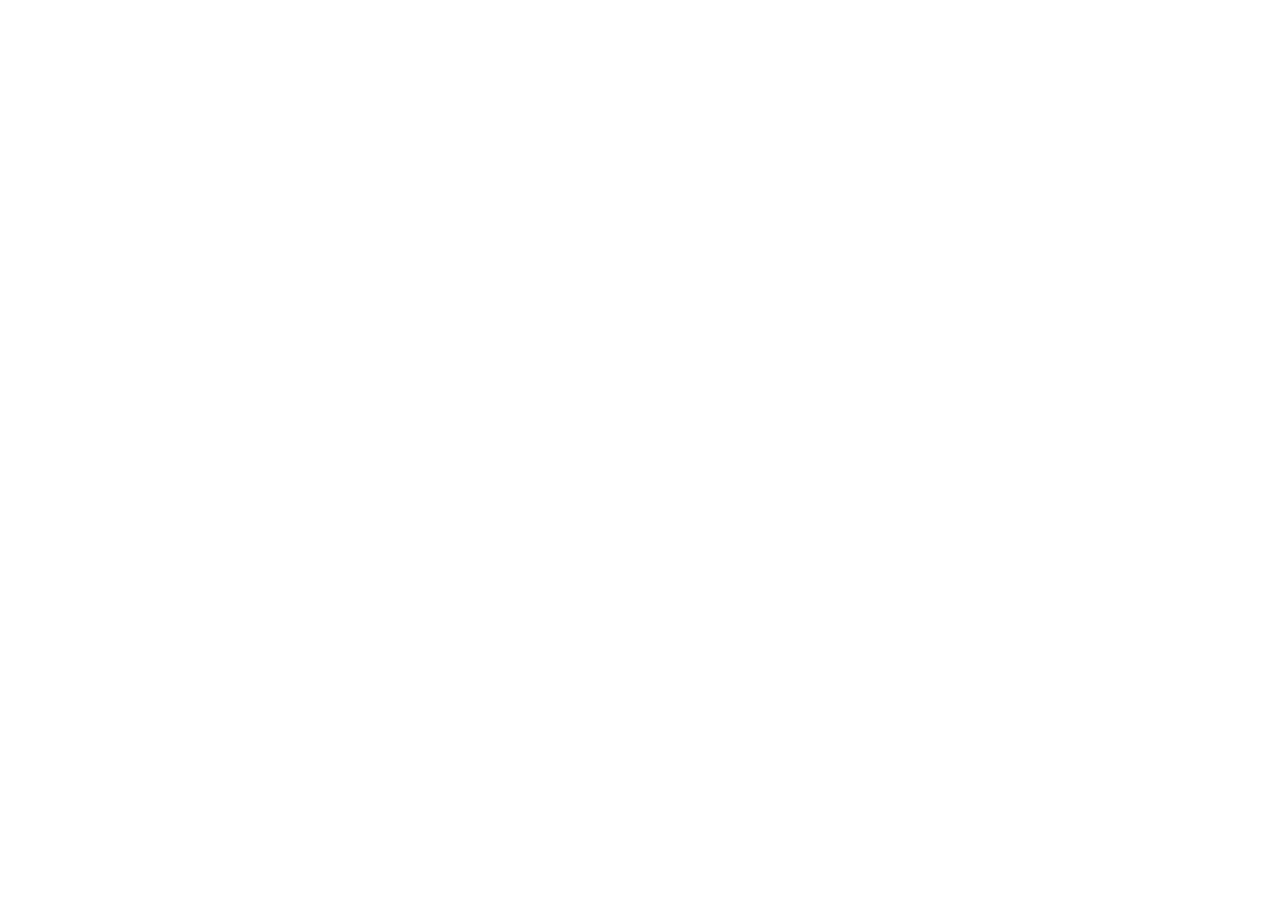
==== index.html @ ac7d2a30 "Add files via upload" ====
<!doctype html>
<html lang="ar" dir="rtl">
  <head>
    <meta charset="UTF-8" />
    <meta name="viewport" content="width=device-width, initial-scale=1.0, maximum-scale=1.0, user-scalable=no, viewport-fit=cover" />
    <title>LASTELLA | مجوهرات لاستيلا سلطنة عُمان | بريق يدوم وأناقة لا تنتهي</title>
    <meta name="description" content="تسوقي أرقى مجوهرات لاستيلا الفاخرة في سلطنة عُمان. عقود، خواتم، أساور، وأطقم مطلية بالذهب ومقاومة للماء مع توصيل سريع في عُمان." />
    <meta name="theme-color" content="#FFF9FB" />
    <meta name="apple-mobile-web-app-capable" content="yes" />
    <meta name="apple-mobile-web-app-status-bar-style" content="black-translucent" />
    <meta name="apple-mobile-web-app-title" content="LASTELLA" />
    <meta name="application-name" content="LASTELLA" />
    <meta name="format-detection" content="telephone=no" />
    <meta name="mobile-web-app-capable" content="yes" />
    
    <link rel="manifest" href="/manifest.webmanifest" />
    <link rel="icon" type="image/png" href="/favicon.png" />
    <link rel="apple-touch-icon" href="/icon-192.png" />

    <meta property="og:title" content="LASTELLA | مجوهرات لاستيلا الفاخرة عُمان" />
    <meta property="og:description" content="بريق يدوم وأناقة لا تنتهي مع LASTELLA. مجوهرات مقاومة للماء والبهتان بضمان سنة وتوصيل سريع في سلطنة عُمان." />
    <meta property="og:type" content="website" />
    <meta property="og:image" content="/icon.svg" />
    <meta name="twitter:card" content="summary_large_image" />

    <link rel="preconnect" href="https://fonts.googleapis.com">
    <link rel="preconnect" href="https://fonts.gstatic.com" crossorigin>
    <link href="https://fonts.googleapis.com/css2?family=Cairo:wght@300;400;500;600;700;800;900&family=Tajawal:wght@300;400;500;700;800&family=Cinzel:wght@400;500;600;700;800&family=Cormorant+Garamond:ital,wght@0,300;0,400;0,500;0,600;0,700;1,400;1,600&family=Playfair+Display:ital,wght@0,600;0,700;1,600&family=Montserrat:wght@300;400;500;600;700;800&family=Plus+Jakarta+Sans:wght@300;400;500;600;700&display=swap" rel="stylesheet">
    <script type="module" crossorigin src="/assets/index-Dt4siqm_.js"></script>
    <link rel="modulepreload" crossorigin href="/assets/vendor-icons-Bc8dTjPN.js">
    <link rel="modulepreload" crossorigin href="/assets/vendor-react-BrEvv1nM.js">
    <link rel="modulepreload" crossorigin href="/assets/vendor-firebase-Cqr6wlLW.js">
    <link rel="stylesheet" crossorigin href="/assets/index-BwJaXTG6.css">
  <link rel="manifest" href="/manifest.webmanifest"></head>
  <body class="bg-[#FFF9F9] text-[#2D2D2D] font-sans antialiased selection:bg-[#F5DFE5] selection:text-[#5B2333]">
    <div id="root"></div>
  </body>
</html>
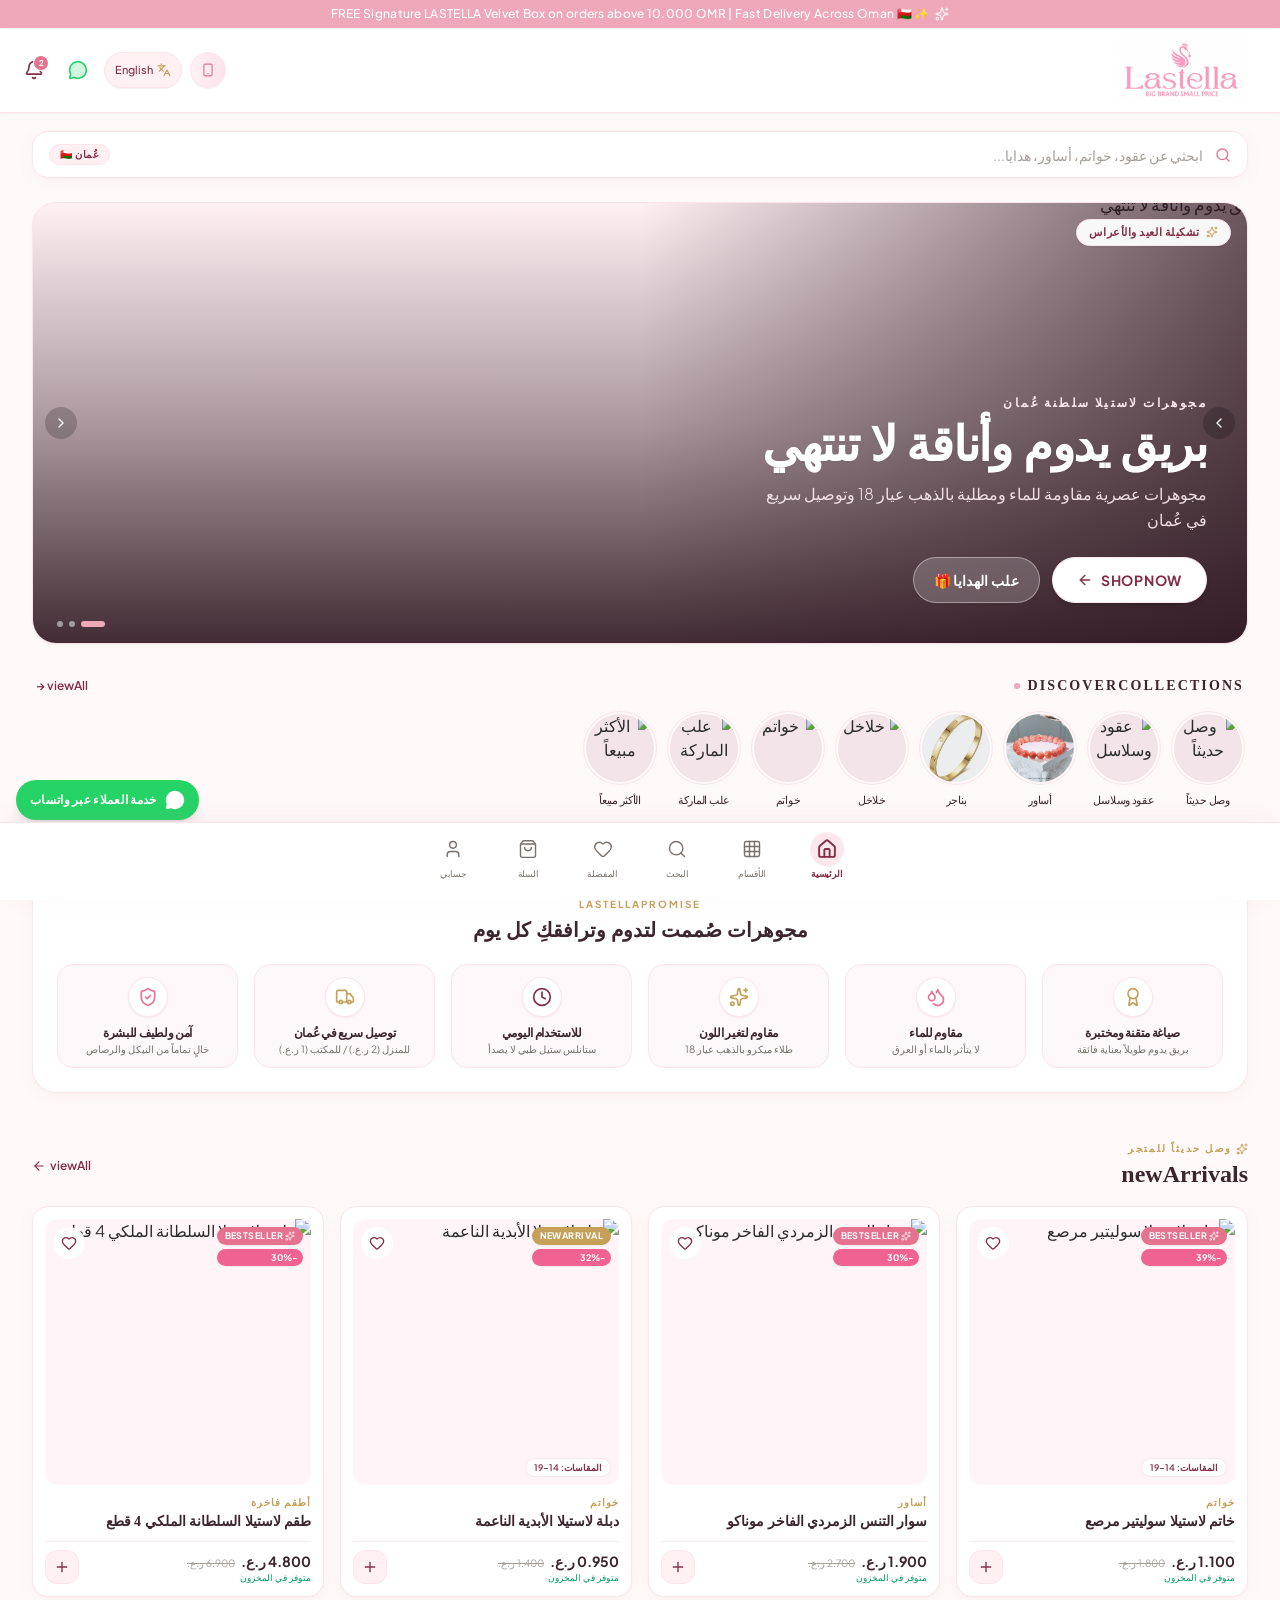
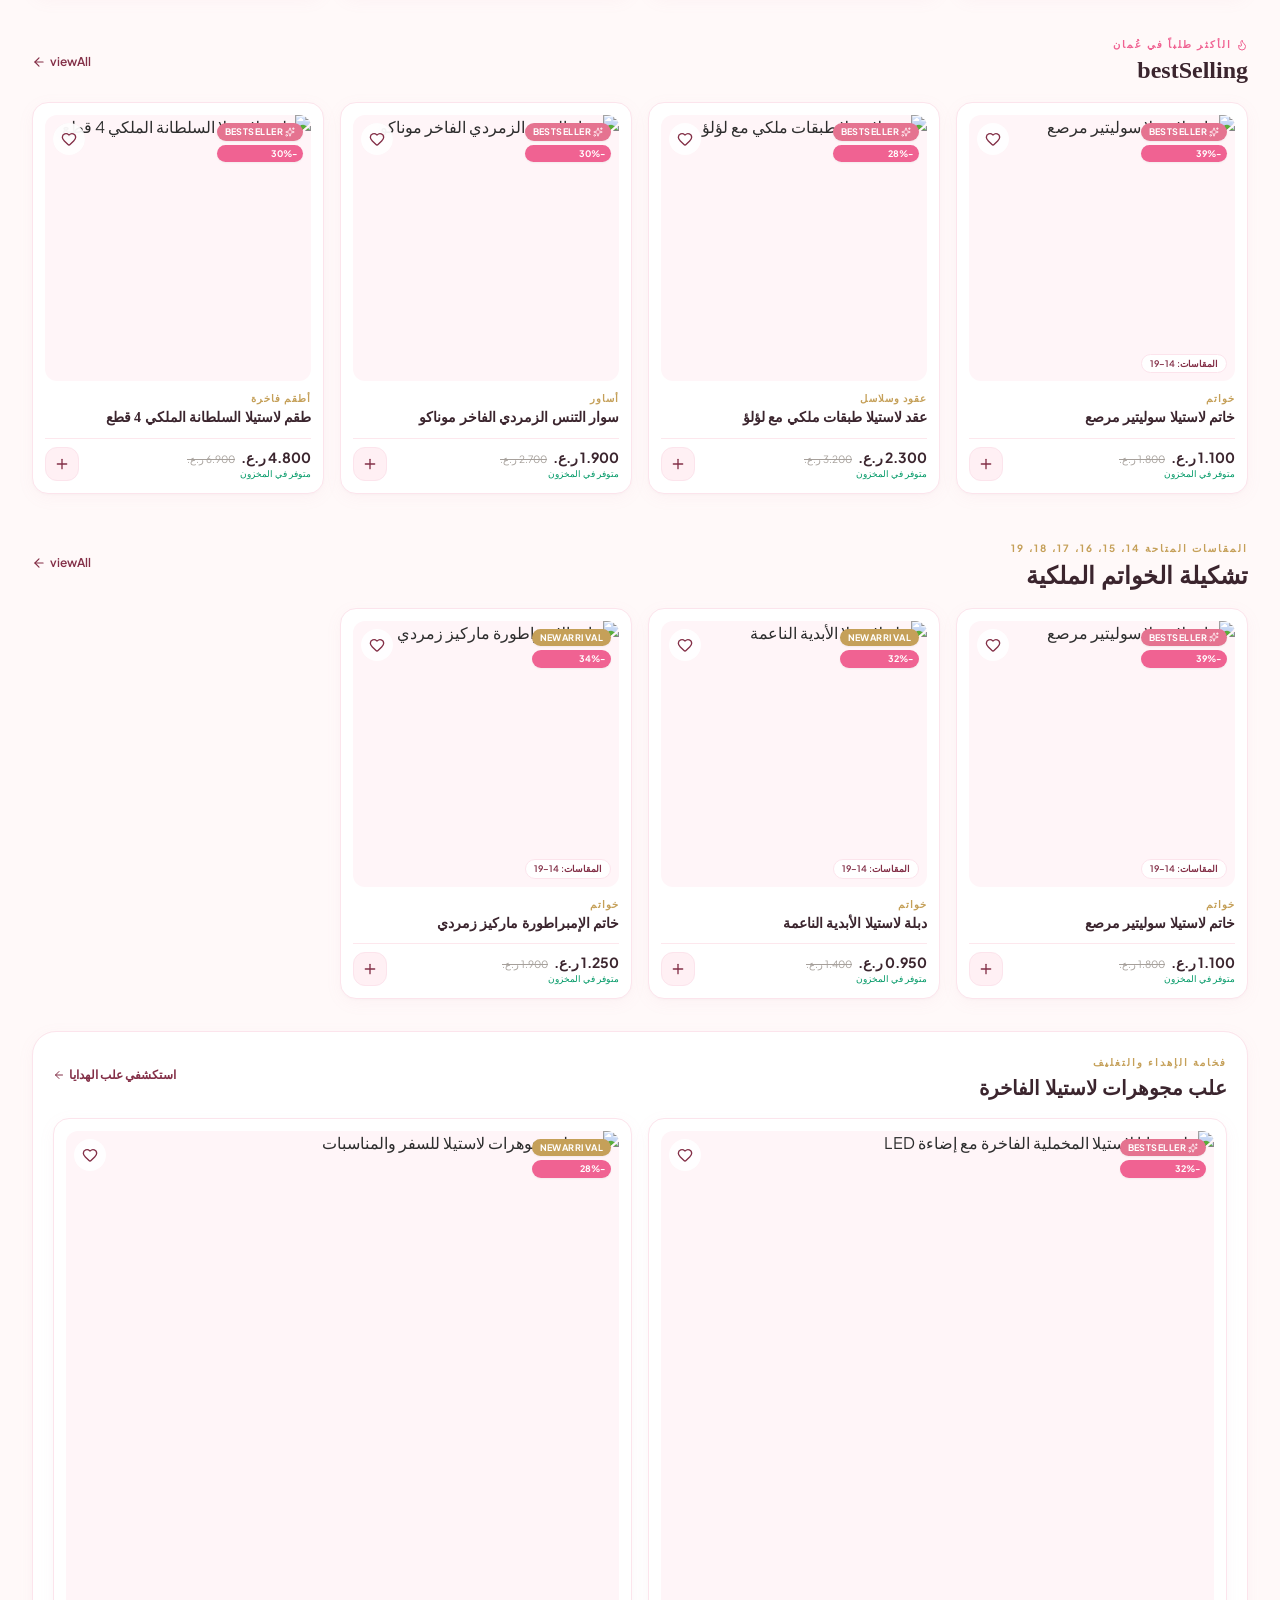
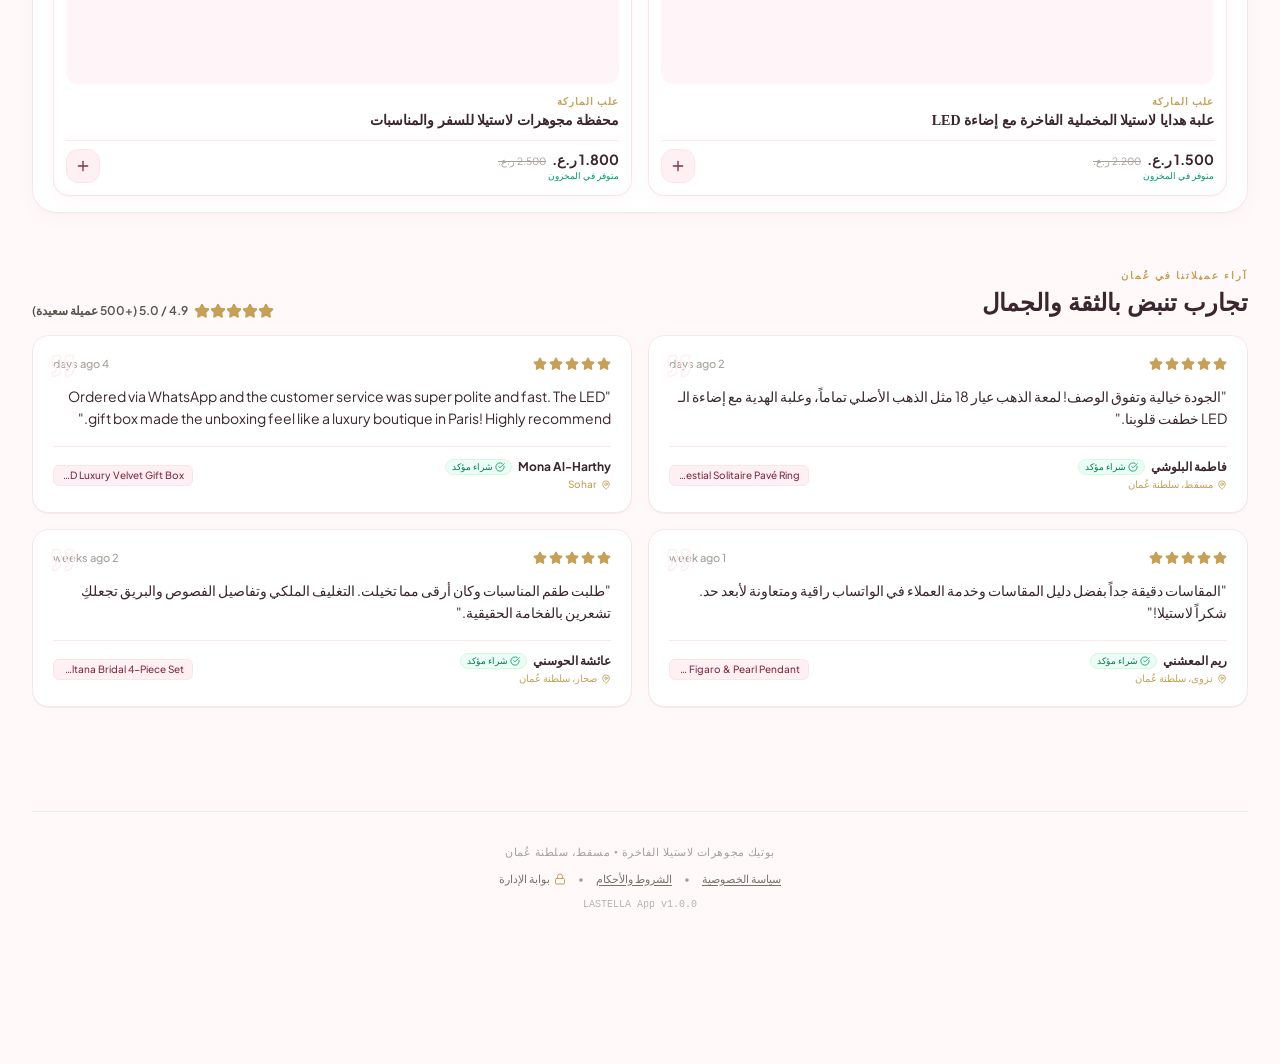
==== commit 0686bcd1: "upfdate" ====
--- a/index.html
+++ b/index.html
@@ -18,7 +18,7 @@
     <link rel="apple-touch-icon" href="/icon-192.png" />
 
     <meta property="og:title" content="LASTELLA | مجوهرات لاستيلا الفاخرة عُمان" />
-    <meta property="og:description" content="بريق يدوم وأناقة لا تنتهي مع LASTELLA. مجوهرات مقاومة للماء والبهتان بضمان سنة وتوصيل سريع في سلطنة عُمان." />
+    <meta property="og:description" content="بريق يدوم وأناقة لا تنتهي مع LASTELLA. مجوهرات مقاومة للماء والبهتان بتوصيل سريع في سلطنة عُمان." />
     <meta property="og:type" content="website" />
     <meta property="og:image" content="/icon.svg" />
     <meta name="twitter:card" content="summary_large_image" />
@@ -26,11 +26,11 @@
     <link rel="preconnect" href="https://fonts.googleapis.com">
     <link rel="preconnect" href="https://fonts.gstatic.com" crossorigin>
     <link href="https://fonts.googleapis.com/css2?family=Cairo:wght@300;400;500;600;700;800;900&family=Tajawal:wght@300;400;500;700;800&family=Cinzel:wght@400;500;600;700;800&family=Cormorant+Garamond:ital,wght@0,300;0,400;0,500;0,600;0,700;1,400;1,600&family=Playfair+Display:ital,wght@0,600;0,700;1,600&family=Montserrat:wght@300;400;500;600;700;800&family=Plus+Jakarta+Sans:wght@300;400;500;600;700&display=swap" rel="stylesheet">
-    <script type="module" crossorigin src="/assets/index-Dt4siqm_.js"></script>
-    <link rel="modulepreload" crossorigin href="/assets/vendor-icons-Bc8dTjPN.js">
-    <link rel="modulepreload" crossorigin href="/assets/vendor-react-BrEvv1nM.js">
-    <link rel="modulepreload" crossorigin href="/assets/vendor-firebase-Cqr6wlLW.js">
-    <link rel="stylesheet" crossorigin href="/assets/index-BwJaXTG6.css">
+    <script type="module" crossorigin src="/assets/index-DnuPh6Q4.js"></script>
+    <link rel="modulepreload" crossorigin href="/assets/vendor-icons-C3_JwRqz.js">
+    <link rel="modulepreload" crossorigin href="/assets/vendor-react-CzABGx1E.js">
+    <link rel="modulepreload" crossorigin href="/assets/vendor-firebase-C3G95_jn.js">
+    <link rel="stylesheet" crossorigin href="/assets/index-DTAPk4E_.css">
   <link rel="manifest" href="/manifest.webmanifest"></head>
   <body class="bg-[#FFF9F9] text-[#2D2D2D] font-sans antialiased selection:bg-[#F5DFE5] selection:text-[#5B2333]">
     <div id="root"></div>
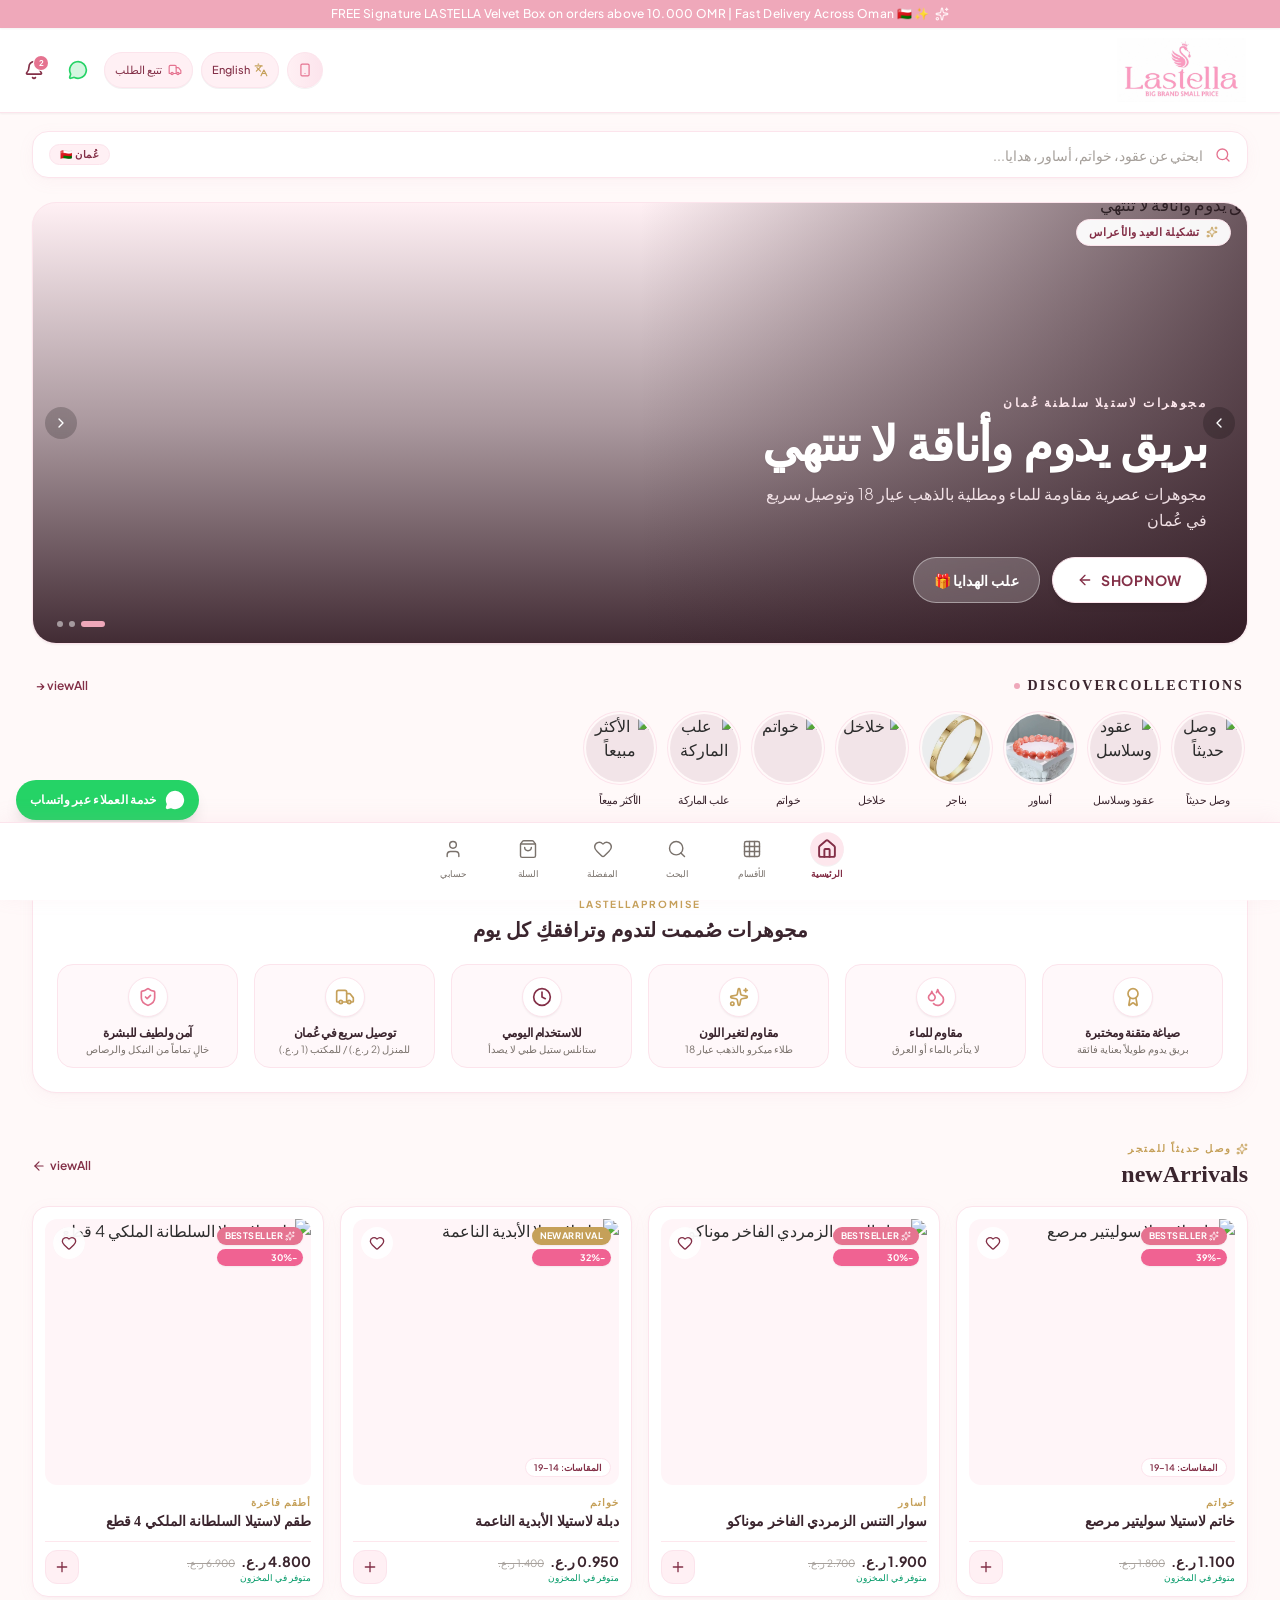
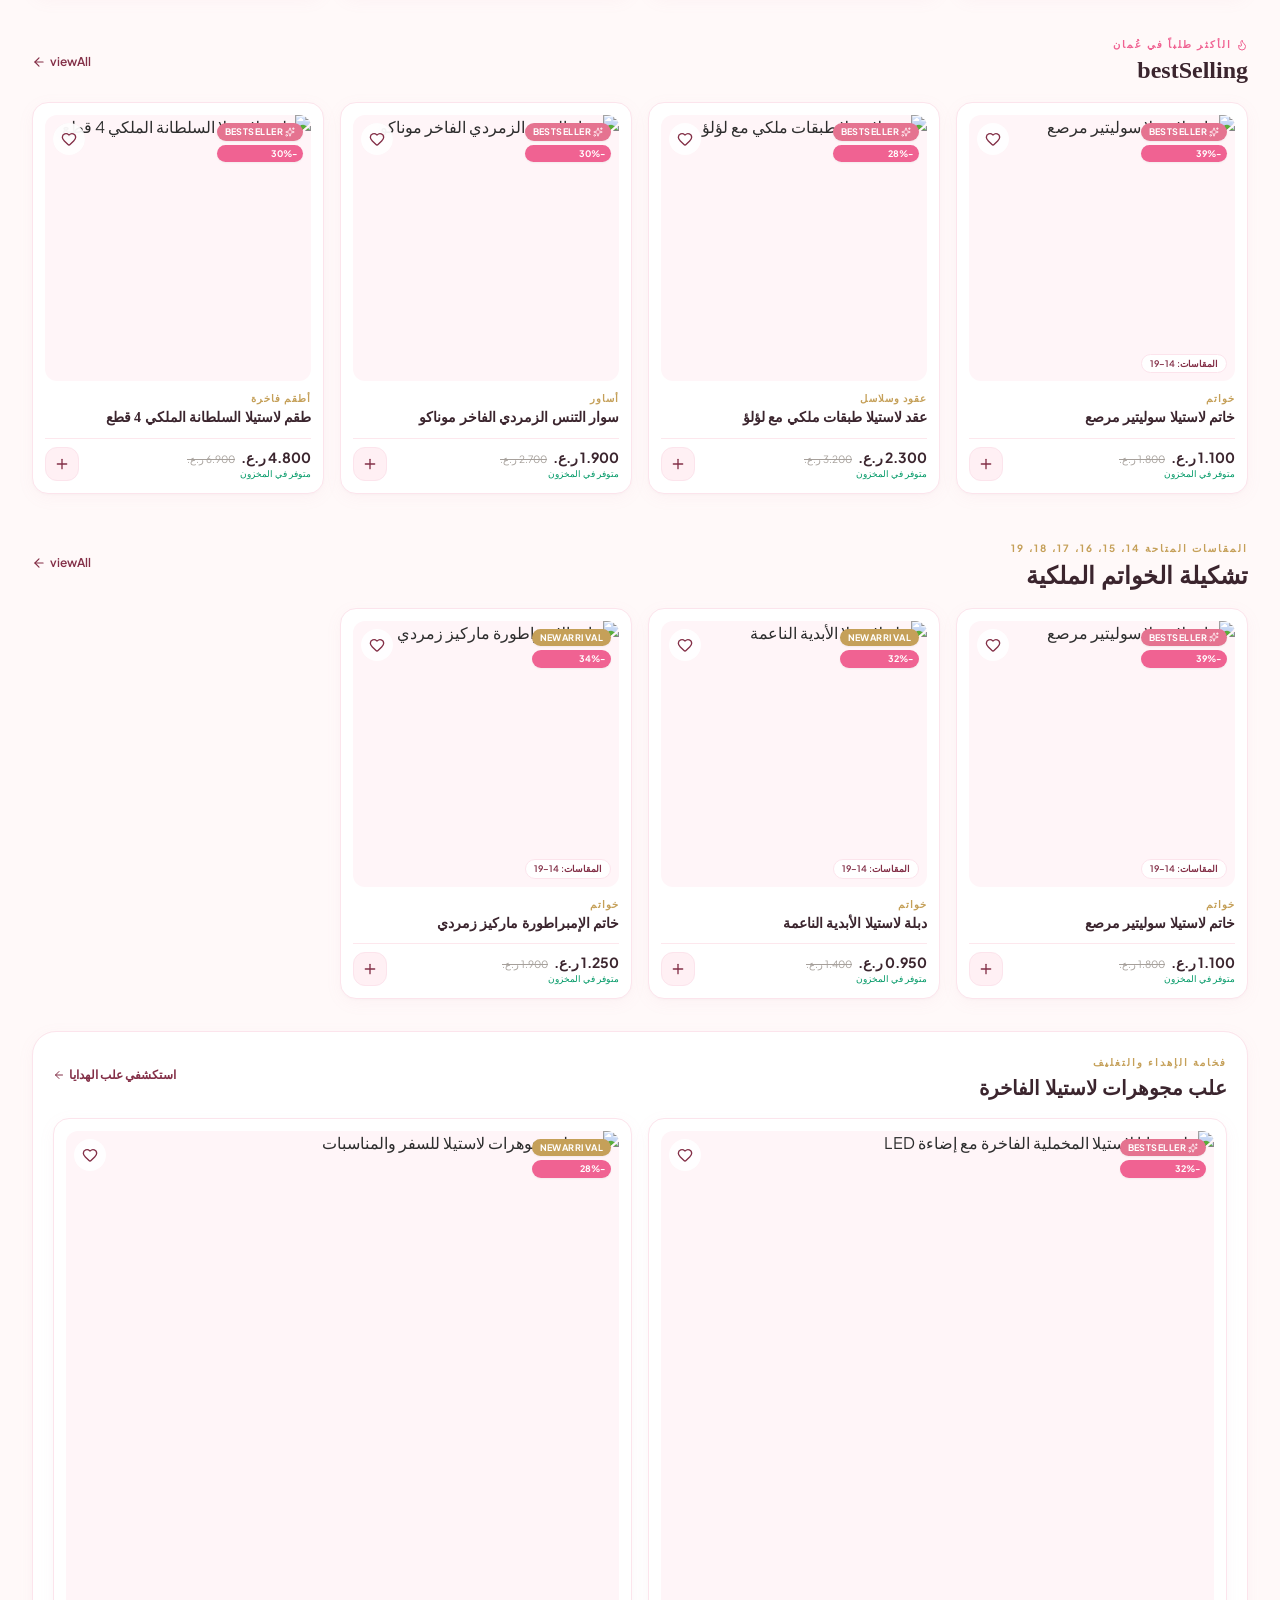
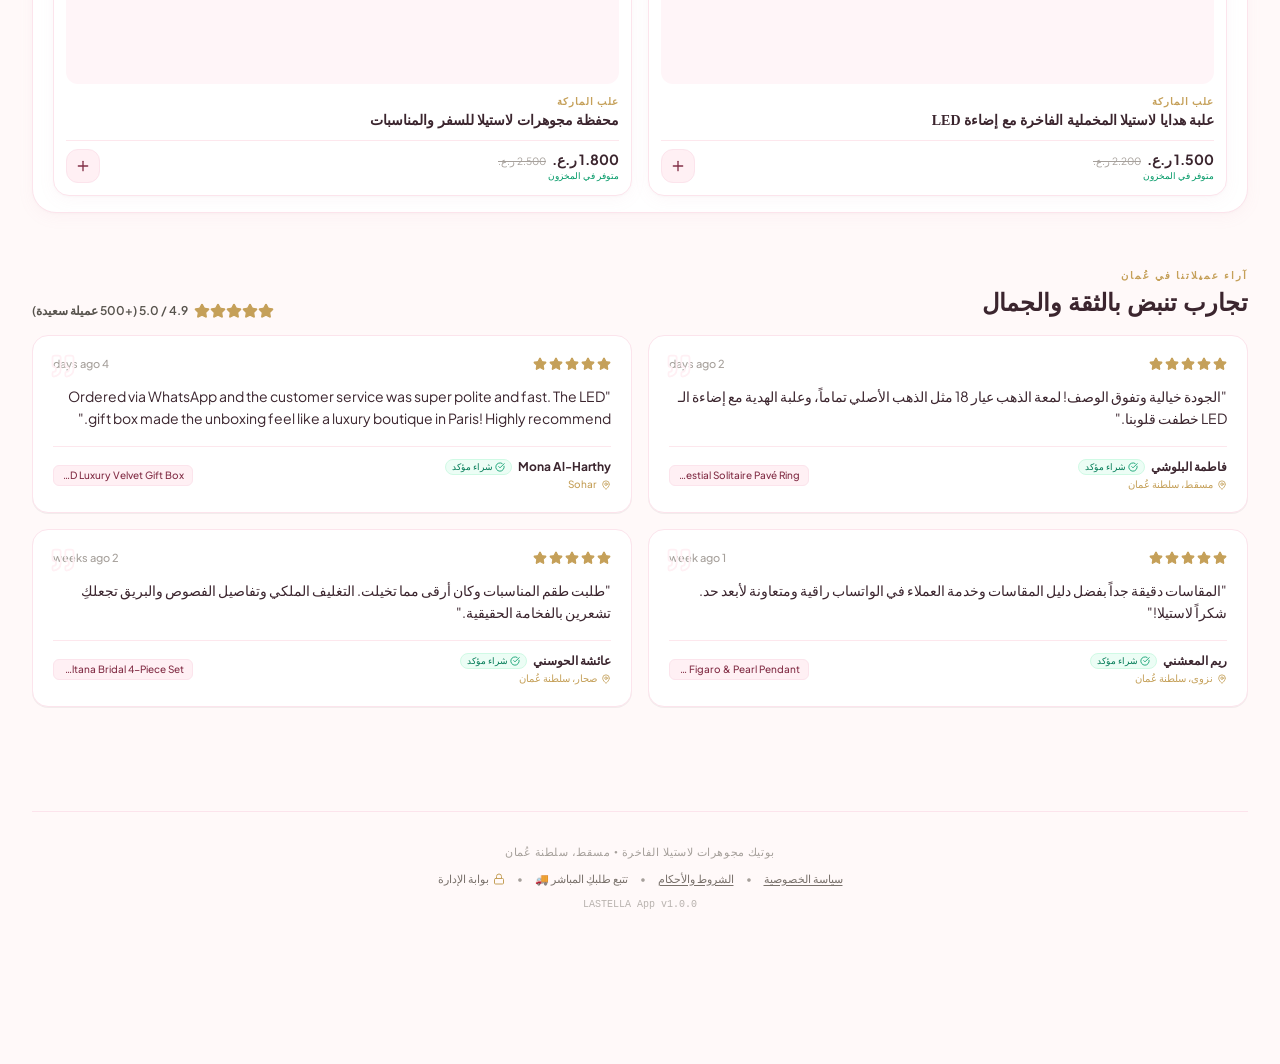
==== commit 980b9218: "aa" ====
--- a/index.html
+++ b/index.html
@@ -3,6 +3,81 @@
   <head>
     <meta charset="UTF-8" />
     <meta name="viewport" content="width=device-width, initial-scale=1.0, maximum-scale=1.0, user-scalable=no, viewport-fit=cover" />
+    <script>
+      // In the AI Studio Cloud Run environment, HMR is disabled by design.
+      // Mock Vite's HMR WebSocket so doomed handshakes over the Cloud Run proxy do not produce false console errors.
+      (function() {
+        if (typeof window === 'undefined') return;
+
+        if (window.WebSocket) {
+          var NativeWebSocket = window.WebSocket;
+          function ViteSafeWebSocket(url, protocols) {
+            var isHmr = false;
+            if (protocols === 'vite-hmr' || (Array.isArray(protocols) && protocols.indexOf('vite-hmr') !== -1)) {
+              isHmr = true;
+            } else if (typeof url === 'string' && (url.indexOf('vite-hmr') !== -1 || url.indexOf('/@vite/') !== -1)) {
+              isHmr = true;
+            }
+
+            if (isHmr) {
+              var bus = new EventTarget();
+              var mock = {
+                url: url,
+                readyState: 1, // WebSocket.OPEN
+                protocol: 'vite-hmr',
+                extensions: '',
+                bufferedAmount: 0,
+                binaryType: 'blob',
+                send: function() {},
+                close: function() {},
+                addEventListener: bus.addEventListener.bind(bus),
+                removeEventListener: bus.removeEventListener.bind(bus),
+                dispatchEvent: bus.dispatchEvent.bind(bus),
+              };
+              ['open', 'message', 'error', 'close'].forEach(function(ev) {
+                Object.defineProperty(mock, 'on' + ev, {
+                  get: function() { return this['_on' + ev] || null; },
+                  set: function(fn) {
+                    if (this['_on' + ev]) bus.removeEventListener(ev, this['_on' + ev]);
+                    this['_on' + ev] = fn;
+                    if (fn) bus.addEventListener(ev, fn);
+                  }
+                });
+              });
+              return mock;
+            }
+            return new NativeWebSocket(url, protocols);
+          }
+          ViteSafeWebSocket.prototype = NativeWebSocket.prototype;
+          ViteSafeWebSocket.CONNECTING = NativeWebSocket.CONNECTING;
+          ViteSafeWebSocket.OPEN = NativeWebSocket.OPEN;
+          ViteSafeWebSocket.CLOSING = NativeWebSocket.CLOSING;
+          ViteSafeWebSocket.CLOSED = NativeWebSocket.CLOSED;
+          window.WebSocket = ViteSafeWebSocket;
+        }
+
+        window.addEventListener('error', function(event) {
+          var msg = event && (event.message || (event.error && event.error.message)) || '';
+          if (
+            msg.indexOf('WebSocket closed without opened') !== -1 ||
+            (event.filename && event.filename.indexOf('@vite/client') !== -1)
+          ) {
+            event.preventDefault();
+            event.stopImmediatePropagation();
+            return true;
+          }
+        }, true);
+
+        window.addEventListener('unhandledrejection', function(event) {
+          var reason = event && event.reason;
+          var msg = String((reason && reason.message) || reason || '');
+          if (msg.indexOf('WebSocket') !== -1) {
+            event.preventDefault();
+            event.stopImmediatePropagation();
+          }
+        }, true);
+      })();
+    </script>
     <title>LASTELLA | مجوهرات لاستيلا سلطنة عُمان | بريق يدوم وأناقة لا تنتهي</title>
     <meta name="description" content="تسوقي أرقى مجوهرات لاستيلا الفاخرة في سلطنة عُمان. عقود، خواتم، أساور، وأطقم مطلية بالذهب ومقاومة للماء مع توصيل سريع في عُمان." />
     <meta name="theme-color" content="#FFF9FB" />
@@ -26,11 +101,11 @@
     <link rel="preconnect" href="https://fonts.googleapis.com">
     <link rel="preconnect" href="https://fonts.gstatic.com" crossorigin>
     <link href="https://fonts.googleapis.com/css2?family=Cairo:wght@300;400;500;600;700;800;900&family=Tajawal:wght@300;400;500;700;800&family=Cinzel:wght@400;500;600;700;800&family=Cormorant+Garamond:ital,wght@0,300;0,400;0,500;0,600;0,700;1,400;1,600&family=Playfair+Display:ital,wght@0,600;0,700;1,600&family=Montserrat:wght@300;400;500;600;700;800&family=Plus+Jakarta+Sans:wght@300;400;500;600;700&display=swap" rel="stylesheet">
-    <script type="module" crossorigin src="/assets/index-DnuPh6Q4.js"></script>
-    <link rel="modulepreload" crossorigin href="/assets/vendor-icons-C3_JwRqz.js">
-    <link rel="modulepreload" crossorigin href="/assets/vendor-react-CzABGx1E.js">
-    <link rel="modulepreload" crossorigin href="/assets/vendor-firebase-C3G95_jn.js">
-    <link rel="stylesheet" crossorigin href="/assets/index-DTAPk4E_.css">
+    <script type="module" crossorigin src="/assets/index-Ca7X2Vre.js"></script>
+    <link rel="modulepreload" crossorigin href="/assets/vendor-icons-D99aaX8D.js">
+    <link rel="modulepreload" crossorigin href="/assets/vendor-react-CaVwBocz.js">
+    <link rel="modulepreload" crossorigin href="/assets/vendor-firebase-BYvB2Q9Y.js">
+    <link rel="stylesheet" crossorigin href="/assets/index-BdKjwD8h.css">
   <link rel="manifest" href="/manifest.webmanifest"></head>
   <body class="bg-[#FFF9F9] text-[#2D2D2D] font-sans antialiased selection:bg-[#F5DFE5] selection:text-[#5B2333]">
     <div id="root"></div>
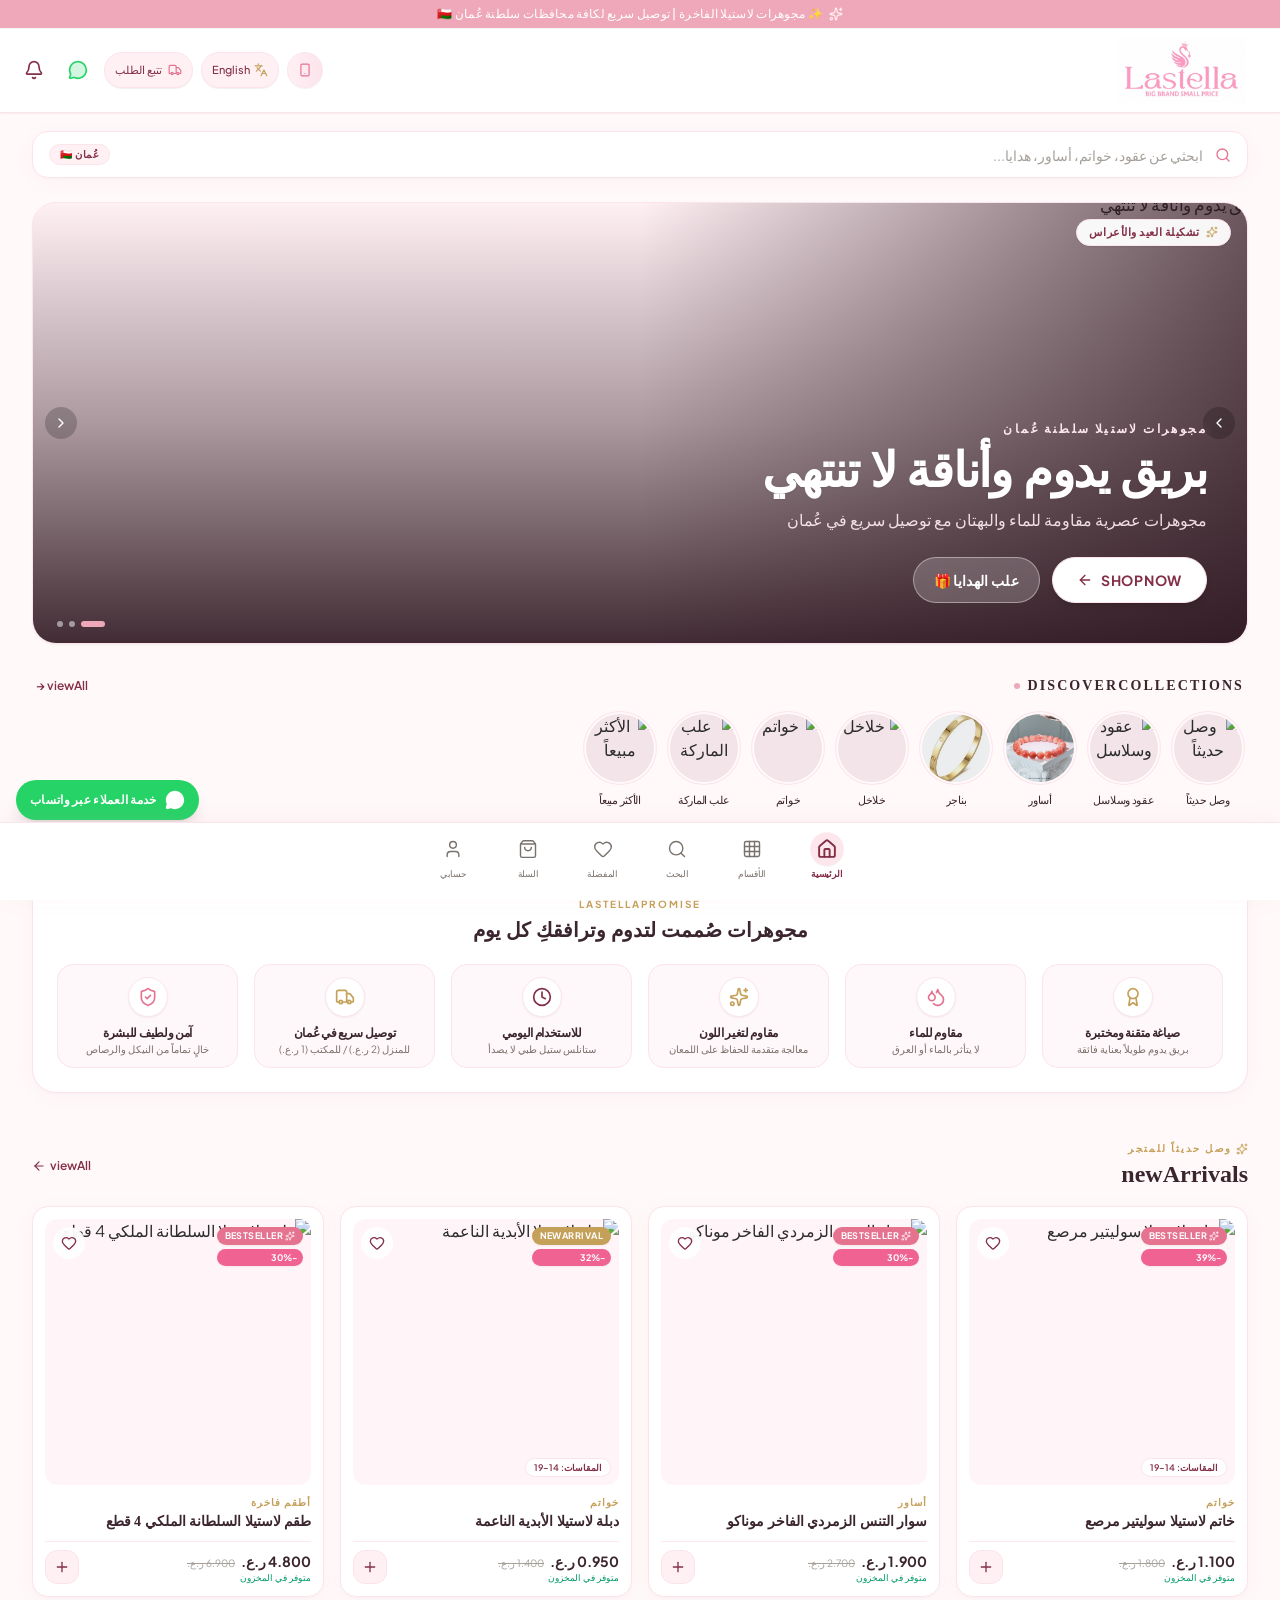
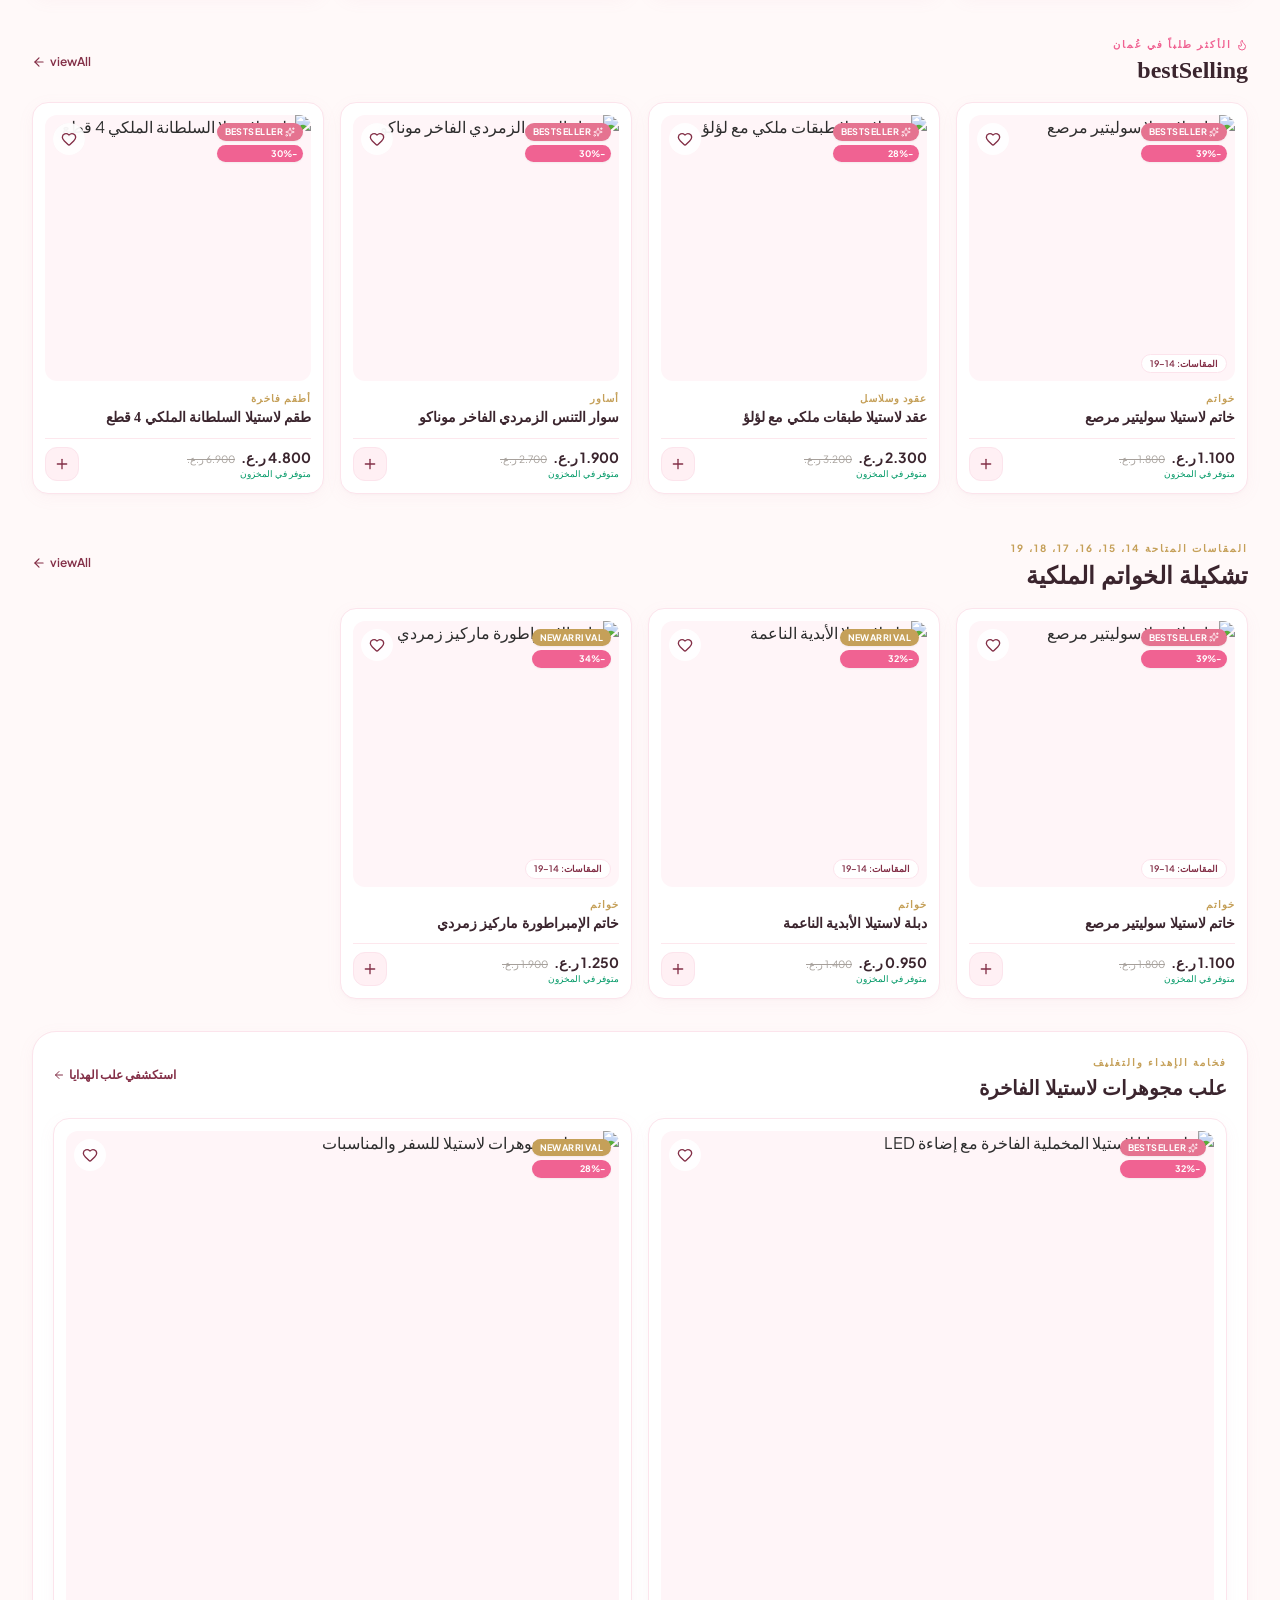
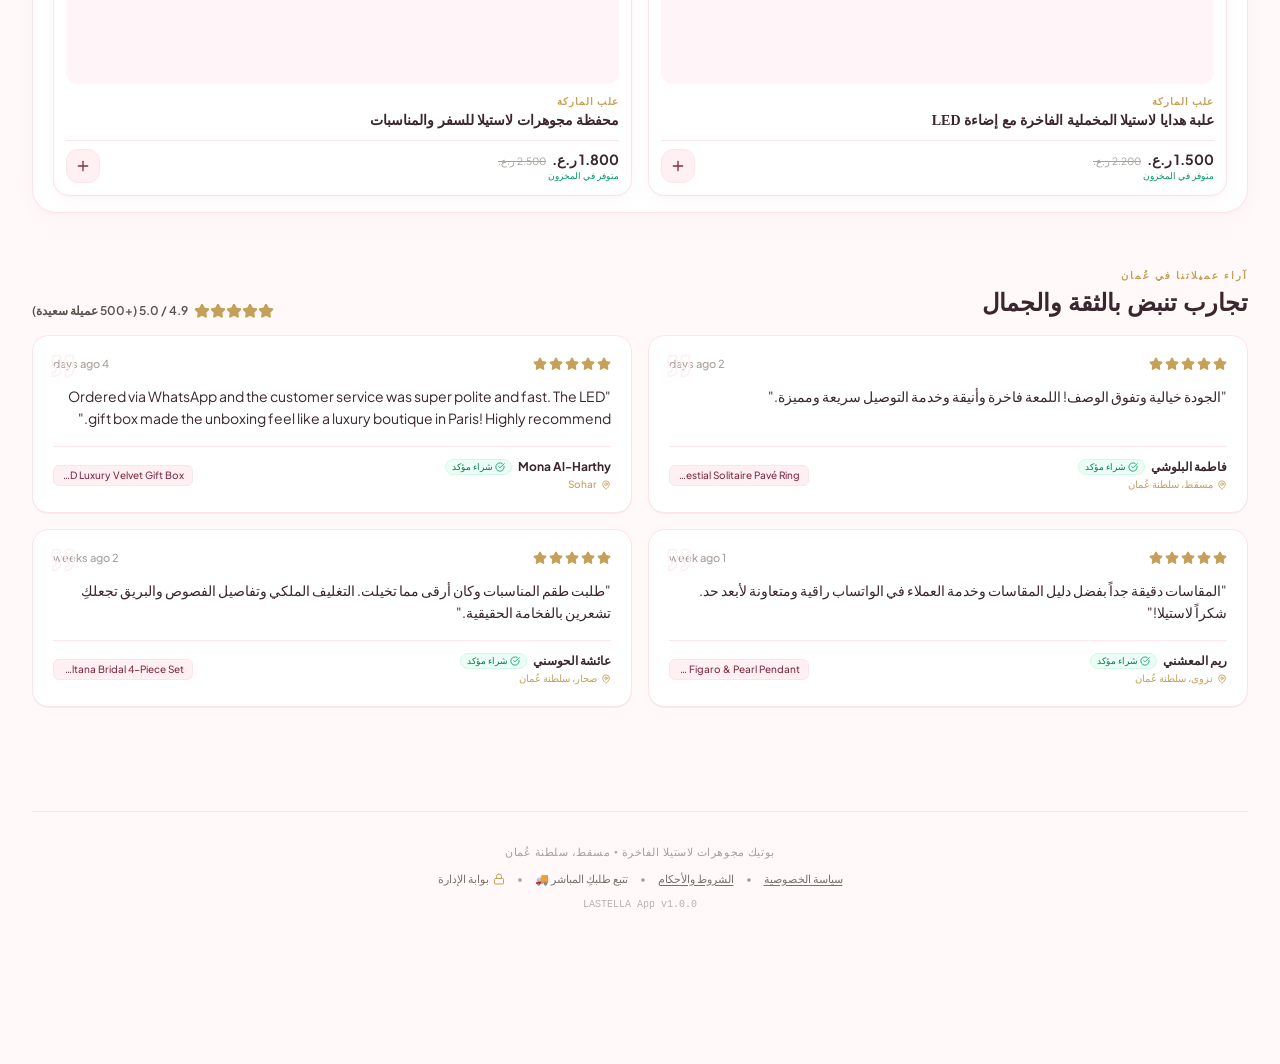
==== commit db05b362: "yy" ====
--- a/index.html
+++ b/index.html
@@ -79,7 +79,7 @@
       })();
     </script>
     <title>LASTELLA | مجوهرات لاستيلا سلطنة عُمان | بريق يدوم وأناقة لا تنتهي</title>
-    <meta name="description" content="تسوقي أرقى مجوهرات لاستيلا الفاخرة في سلطنة عُمان. عقود، خواتم، أساور، وأطقم مطلية بالذهب ومقاومة للماء مع توصيل سريع في عُمان." />
+    <meta name="description" content="تسوقي أرقى مجوهرات لاستيلا الفاخرة في سلطنة عُمان. عقود، خواتم، أساور، وأطقم فاخرة ومقاومة للماء مع توصيل سريع في عُمان." />
     <meta name="theme-color" content="#FFF9FB" />
     <meta name="apple-mobile-web-app-capable" content="yes" />
     <meta name="apple-mobile-web-app-status-bar-style" content="black-translucent" />
@@ -101,11 +101,11 @@
     <link rel="preconnect" href="https://fonts.googleapis.com">
     <link rel="preconnect" href="https://fonts.gstatic.com" crossorigin>
     <link href="https://fonts.googleapis.com/css2?family=Cairo:wght@300;400;500;600;700;800;900&family=Tajawal:wght@300;400;500;700;800&family=Cinzel:wght@400;500;600;700;800&family=Cormorant+Garamond:ital,wght@0,300;0,400;0,500;0,600;0,700;1,400;1,600&family=Playfair+Display:ital,wght@0,600;0,700;1,600&family=Montserrat:wght@300;400;500;600;700;800&family=Plus+Jakarta+Sans:wght@300;400;500;600;700&display=swap" rel="stylesheet">
-    <script type="module" crossorigin src="/assets/index-Ca7X2Vre.js"></script>
+    <script type="module" crossorigin src="/assets/index-DXQy9g78.js"></script>
     <link rel="modulepreload" crossorigin href="/assets/vendor-icons-D99aaX8D.js">
     <link rel="modulepreload" crossorigin href="/assets/vendor-react-CaVwBocz.js">
-    <link rel="modulepreload" crossorigin href="/assets/vendor-firebase-BYvB2Q9Y.js">
-    <link rel="stylesheet" crossorigin href="/assets/index-BdKjwD8h.css">
+    <link rel="modulepreload" crossorigin href="/assets/vendor-firebase-Cs8sOBdN.js">
+    <link rel="stylesheet" crossorigin href="/assets/index-B-tRvh7t.css">
   <link rel="manifest" href="/manifest.webmanifest"></head>
   <body class="bg-[#FFF9F9] text-[#2D2D2D] font-sans antialiased selection:bg-[#F5DFE5] selection:text-[#5B2333]">
     <div id="root"></div>
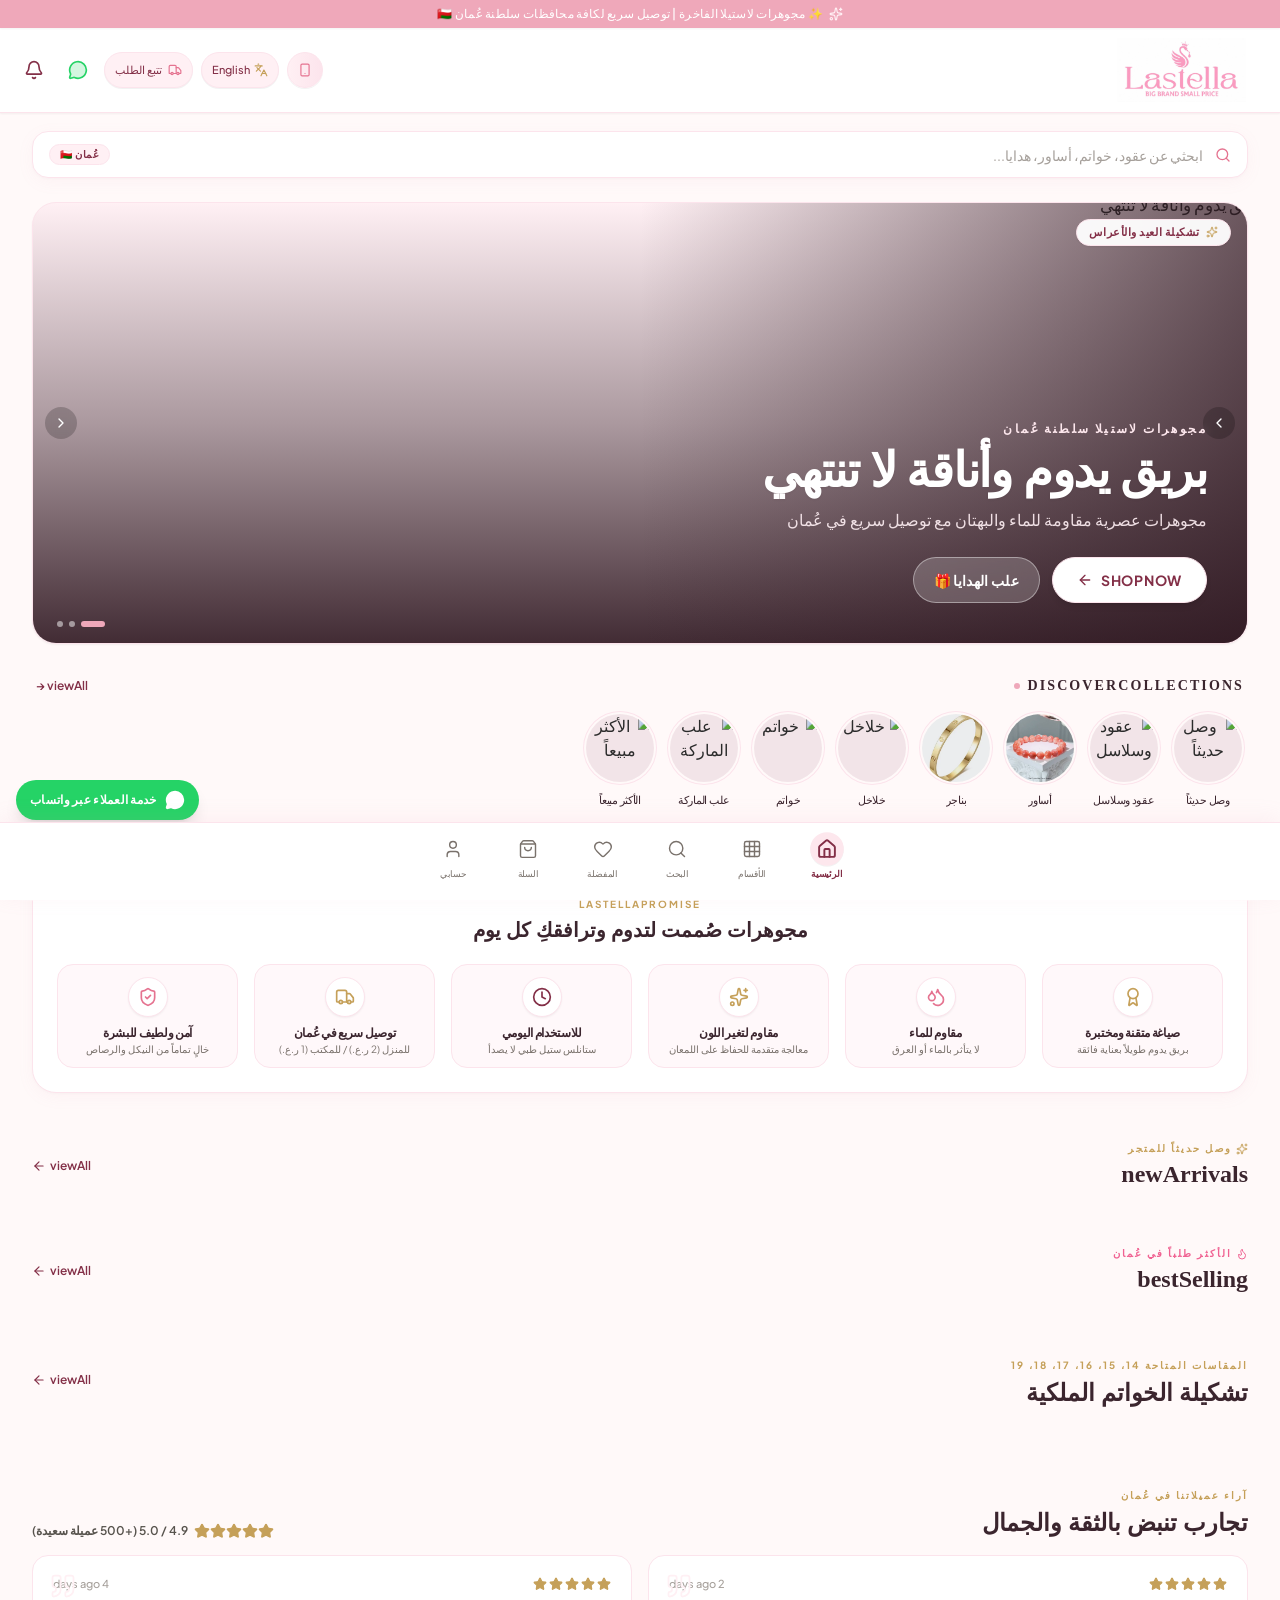
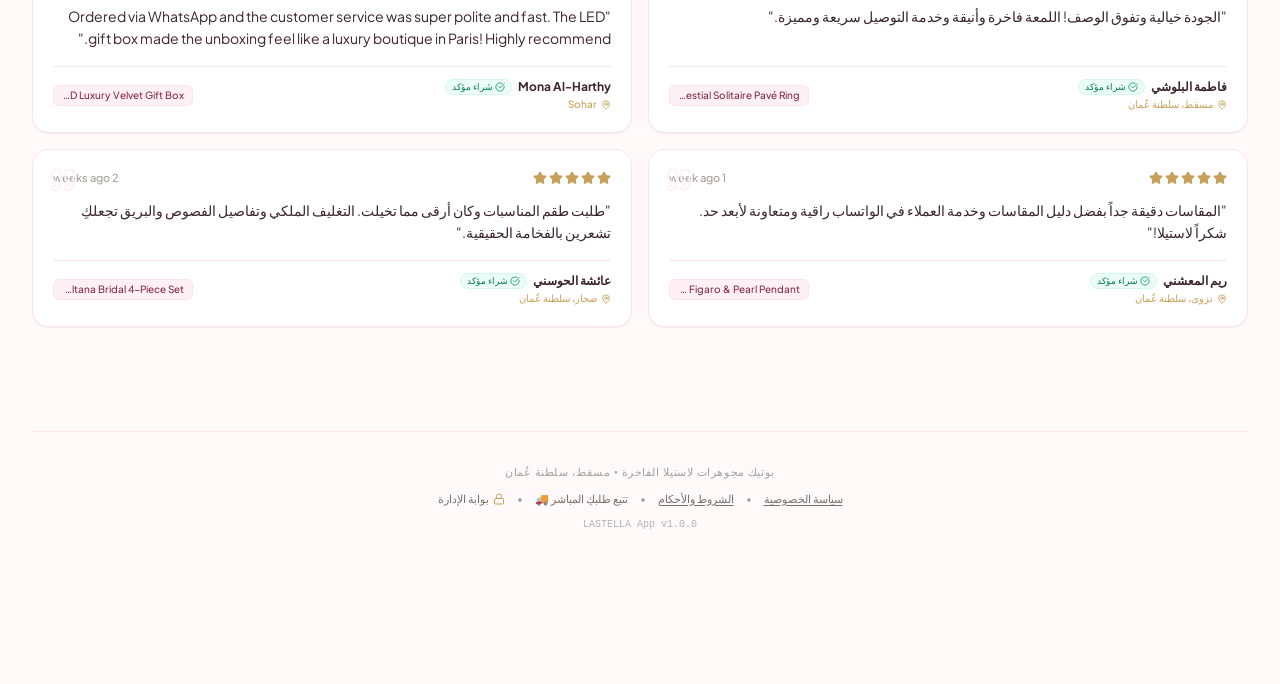
==== commit 3a2dbc12: "e" ====
--- a/index.html
+++ b/index.html
@@ -101,11 +101,11 @@
     <link rel="preconnect" href="https://fonts.googleapis.com">
     <link rel="preconnect" href="https://fonts.gstatic.com" crossorigin>
     <link href="https://fonts.googleapis.com/css2?family=Cairo:wght@300;400;500;600;700;800;900&family=Tajawal:wght@300;400;500;700;800&family=Cinzel:wght@400;500;600;700;800&family=Cormorant+Garamond:ital,wght@0,300;0,400;0,500;0,600;0,700;1,400;1,600&family=Playfair+Display:ital,wght@0,600;0,700;1,600&family=Montserrat:wght@300;400;500;600;700;800&family=Plus+Jakarta+Sans:wght@300;400;500;600;700&display=swap" rel="stylesheet">
-    <script type="module" crossorigin src="/assets/index-DXQy9g78.js"></script>
+    <script type="module" crossorigin src="/assets/index-PdzBN2Ln.js"></script>
     <link rel="modulepreload" crossorigin href="/assets/vendor-icons-D99aaX8D.js">
     <link rel="modulepreload" crossorigin href="/assets/vendor-react-CaVwBocz.js">
-    <link rel="modulepreload" crossorigin href="/assets/vendor-firebase-Cs8sOBdN.js">
-    <link rel="stylesheet" crossorigin href="/assets/index-B-tRvh7t.css">
+    <link rel="modulepreload" crossorigin href="/assets/vendor-firebase-C9UNEuQ2.js">
+    <link rel="stylesheet" crossorigin href="/assets/index-DnTtCSir.css">
   <link rel="manifest" href="/manifest.webmanifest"></head>
   <body class="bg-[#FFF9F9] text-[#2D2D2D] font-sans antialiased selection:bg-[#F5DFE5] selection:text-[#5B2333]">
     <div id="root"></div>
